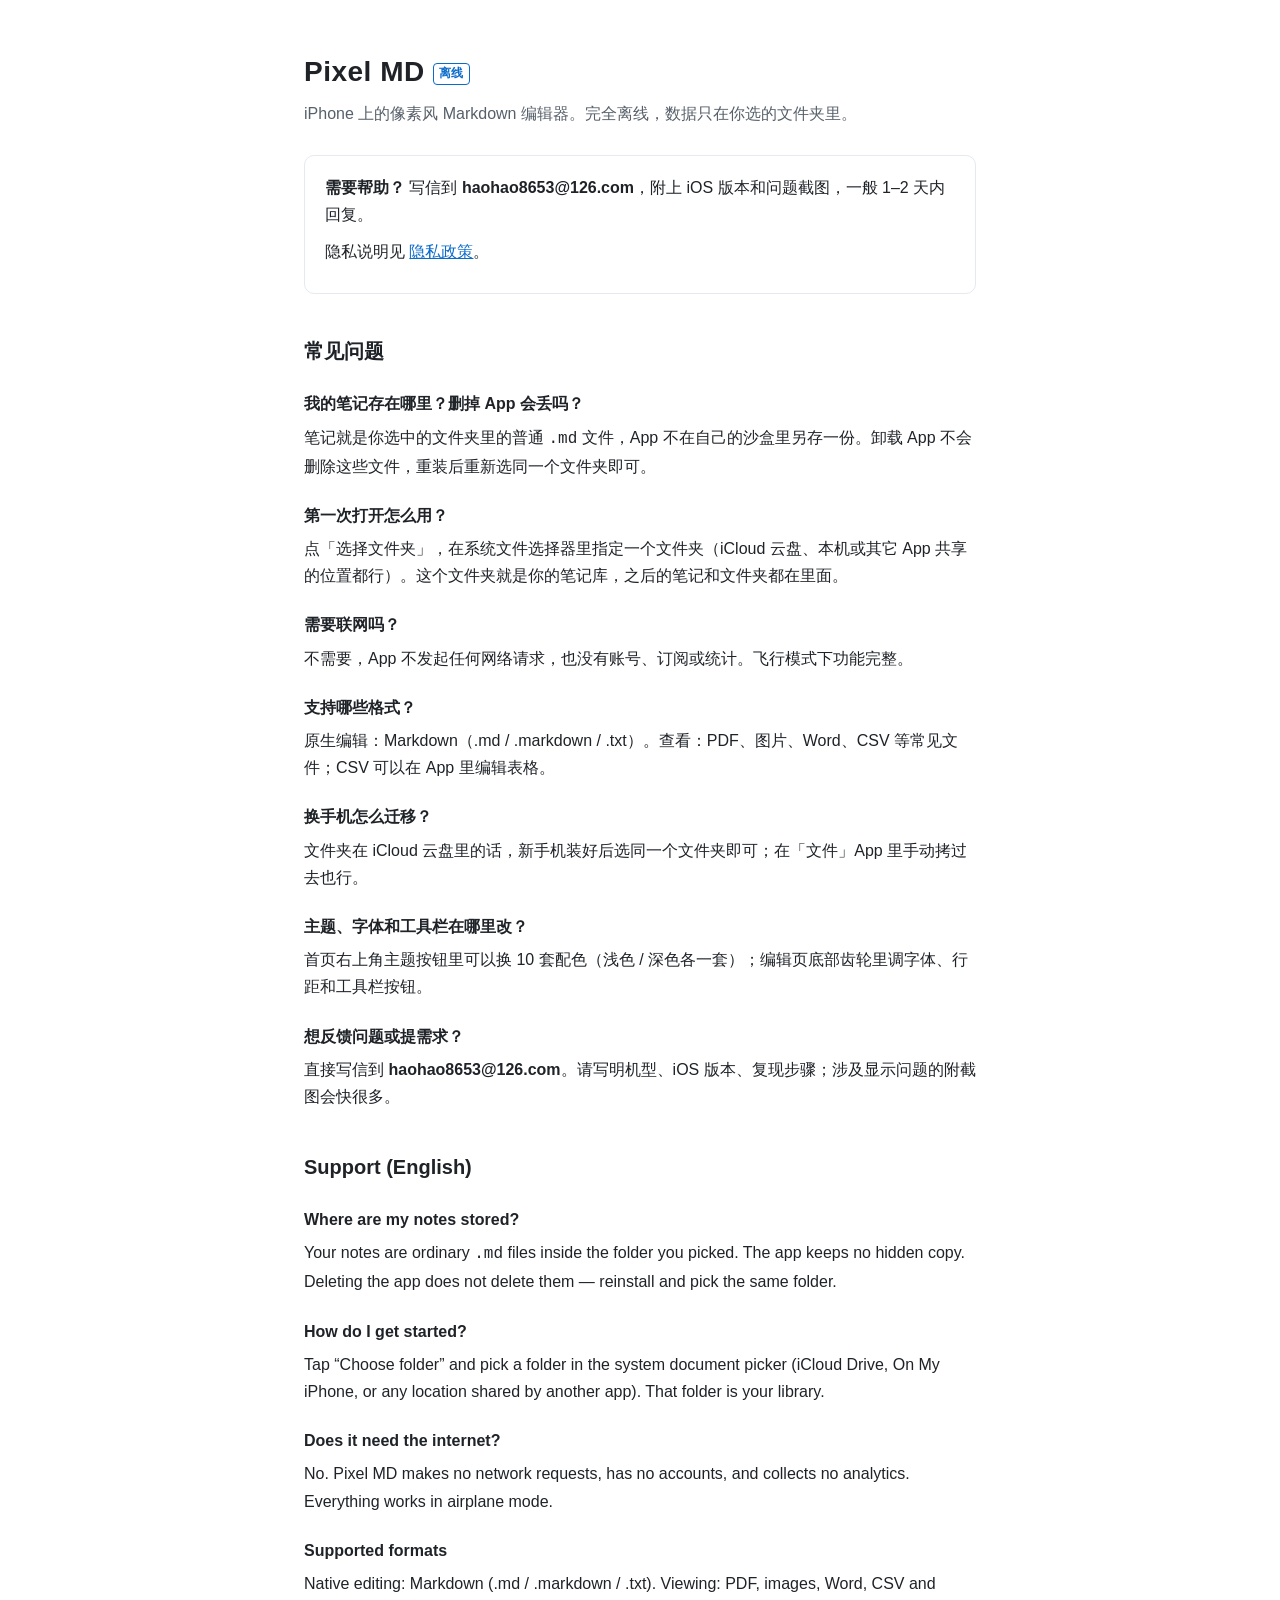
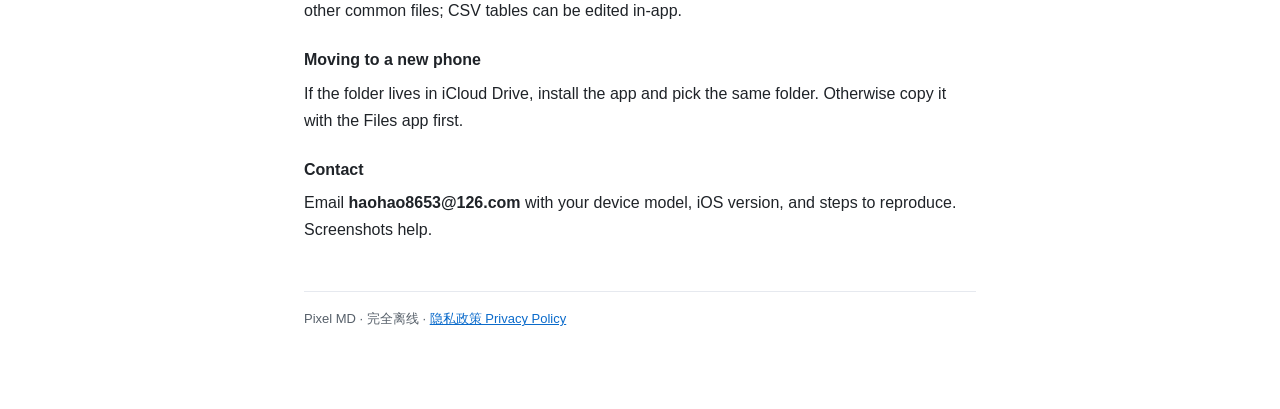
==== index.html @ 098af016 "add index.html" ====
<!doctype html>
<html lang="zh-Hans">
<head>
<meta charset="utf-8">
<meta name="viewport" content="width=device-width, initial-scale=1">
<title>Pixel MD 支持 · Support</title>
<style>
  :root {
    --bg: #ffffff; --card: #ffffff; --line: #e6e9ef;
    --text: #1f2328; --dim: #57606a; --accent: #0b6bcb;
  }
  @media (prefers-color-scheme: dark) {
    :root {
      --bg: #0e1116; --card: #161b22; --line: #262c36;
      --text: #e6edf3; --dim: #9da7b3; --accent: #4c9aff;
    }
  }
  * { box-sizing: border-box; }
  body {
    margin: 0; background: var(--bg); color: var(--text);
    font: 16px/1.7 -apple-system, BlinkMacSystemFont, "PingFang SC",
          "Hiragino Sans GB", "Segoe UI", sans-serif;
  }
  main { max-width: 720px; margin: 0 auto; padding: 48px 24px 72px; }
  h1 { font-size: 28px; margin: 0 0 4px; letter-spacing: .5px; }
  h1 .tag {
    font: 600 12px/1 ui-monospace, SFMono-Regular, Menlo, monospace;
    color: var(--accent); border: 1px solid var(--accent);
    border-radius: 4px; padding: 3px 5px; vertical-align: 4px; margin-left: 8px;
  }
  .sub { color: var(--dim); margin: 0 0 28px; }
  h2 { font-size: 20px; margin: 40px 0 12px; }
  h3 { font-size: 16px; margin: 22px 0 6px; }
  p { margin: 0 0 10px; }
  ul { margin: 0 0 10px; padding-left: 22px; }
  li { margin: 4px 0; }
  a { color: var(--accent); }
  .card {
    border: 1px solid var(--line); border-radius: 10px;
    padding: 18px 20px; margin: 0 0 12px; background: var(--card);
  }
  .mail { font-weight: 600; }
  footer { color: var(--dim); font-size: 13px; margin-top: 48px; border-top: 1px solid var(--line); padding-top: 16px; }
  .lang { font: 600 12px ui-monospace, SFMono-Regular, Menlo, monospace; color: var(--dim); text-transform: uppercase; letter-spacing: 1px; margin-top: 36px; }
</style>
</head>
<body>
<main>
  <h1>Pixel MD<span class="tag">离线</span></h1>
  <p class="sub">iPhone 上的像素风 Markdown 编辑器。完全离线，数据只在你选的文件夹里。</p>

  <div class="card">
    <p><b>需要帮助？</b> 写信到 <span class="mail">haohao8653@126.com</span>，附上 iOS 版本和问题截图，一般 1–2 天内回复。</p>
    <p>隐私说明见 <a href="privacy.html">隐私政策</a>。</p>
  </div>

  <h2>常见问题</h2>

  <h3>我的笔记存在哪里？删掉 App 会丢吗？</h3>
  <p>笔记就是你选中的文件夹里的普通 <code>.md</code> 文件，App 不在自己的沙盒里另存一份。卸载 App 不会删除这些文件，重装后重新选同一个文件夹即可。</p>

  <h3>第一次打开怎么用？</h3>
  <p>点「选择文件夹」，在系统文件选择器里指定一个文件夹（iCloud 云盘、本机或其它 App 共享的位置都行）。这个文件夹就是你的笔记库，之后的笔记和文件夹都在里面。</p>

  <h3>需要联网吗？</h3>
  <p>不需要，App 不发起任何网络请求，也没有账号、订阅或统计。飞行模式下功能完整。</p>

  <h3>支持哪些格式？</h3>
  <p>原生编辑：Markdown（.md / .markdown / .txt）。查看：PDF、图片、Word、CSV 等常见文件；CSV 可以在 App 里编辑表格。</p>

  <h3>换手机怎么迁移？</h3>
  <p>文件夹在 iCloud 云盘里的话，新手机装好后选同一个文件夹即可；在「文件」App 里手动拷过去也行。</p>

  <h3>主题、字体和工具栏在哪里改？</h3>
  <p>首页右上角主题按钮里可以换 10 套配色（浅色 / 深色各一套）；编辑页底部齿轮里调字体、行距和工具栏按钮。</p>

  <h3>想反馈问题或提需求？</h3>
  <p>直接写信到 <span class="mail">haohao8653@126.com</span>。请写明机型、iOS 版本、复现步骤；涉及显示问题的附截图会快很多。</p>

  <h2 id="en">Support (English)</h2>

  <h3>Where are my notes stored?</h3>
  <p>Your notes are ordinary <code>.md</code> files inside the folder you picked. The app keeps no hidden copy. Deleting the app does not delete them — reinstall and pick the same folder.</p>

  <h3>How do I get started?</h3>
  <p>Tap “Choose folder” and pick a folder in the system document picker (iCloud Drive, On My iPhone, or any location shared by another app). That folder is your library.</p>

  <h3>Does it need the internet?</h3>
  <p>No. Pixel MD makes no network requests, has no accounts, and collects no analytics. Everything works in airplane mode.</p>

  <h3>Supported formats</h3>
  <p>Native editing: Markdown (.md / .markdown / .txt). Viewing: PDF, images, Word, CSV and other common files; CSV tables can be edited in-app.</p>

  <h3>Moving to a new phone</h3>
  <p>If the folder lives in iCloud Drive, install the app and pick the same folder. Otherwise copy it with the Files app first.</p>

  <h3>Contact</h3>
  <p>Email <span class="mail">haohao8653@126.com</span> with your device model, iOS version, and steps to reproduce. Screenshots help.</p>

  <footer>
    <p>Pixel MD · 完全离线 · <a href="privacy.html">隐私政策 Privacy Policy</a></p>
  </footer>
</main>
</body>
</html>
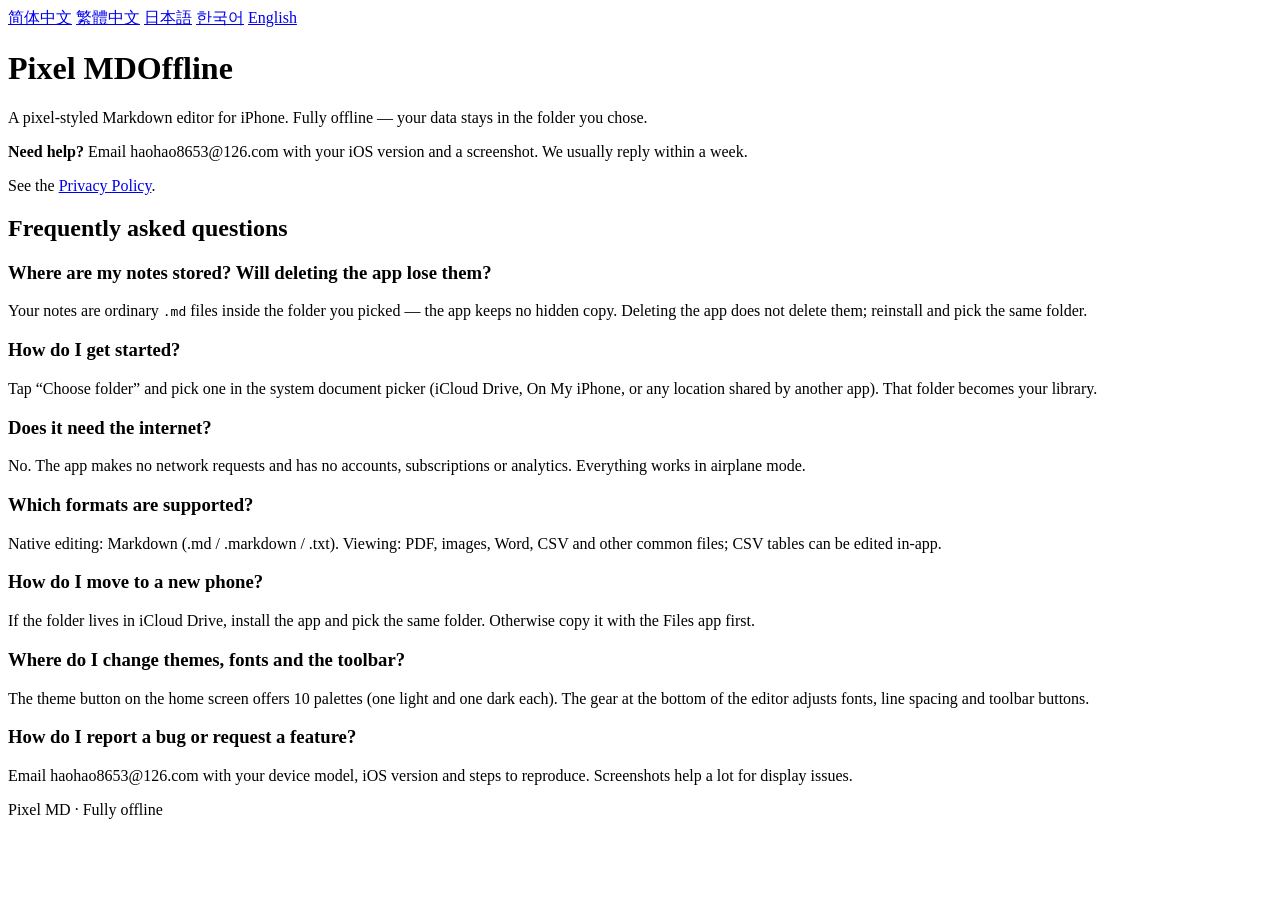
==== commit 7258f95f: "update index.html" ====
--- a/index.html
+++ b/index.html
@@ -3,103 +3,33 @@
 <head>
 <meta charset="utf-8">
 <meta name="viewport" content="width=device-width, initial-scale=1">
-<title>Pixel MD 支持 · Support</title>
-<style>
-  :root {
-    --bg: #ffffff; --card: #ffffff; --line: #e6e9ef;
-    --text: #1f2328; --dim: #57606a; --accent: #0b6bcb;
-  }
-  @media (prefers-color-scheme: dark) {
-    :root {
-      --bg: #0e1116; --card: #161b22; --line: #262c36;
-      --text: #e6edf3; --dim: #9da7b3; --accent: #4c9aff;
-    }
-  }
-  * { box-sizing: border-box; }
-  body {
-    margin: 0; background: var(--bg); color: var(--text);
-    font: 16px/1.7 -apple-system, BlinkMacSystemFont, "PingFang SC",
-          "Hiragino Sans GB", "Segoe UI", sans-serif;
-  }
-  main { max-width: 720px; margin: 0 auto; padding: 48px 24px 72px; }
-  h1 { font-size: 28px; margin: 0 0 4px; letter-spacing: .5px; }
-  h1 .tag {
-    font: 600 12px/1 ui-monospace, SFMono-Regular, Menlo, monospace;
-    color: var(--accent); border: 1px solid var(--accent);
-    border-radius: 4px; padding: 3px 5px; vertical-align: 4px; margin-left: 8px;
-  }
-  .sub { color: var(--dim); margin: 0 0 28px; }
-  h2 { font-size: 20px; margin: 40px 0 12px; }
-  h3 { font-size: 16px; margin: 22px 0 6px; }
-  p { margin: 0 0 10px; }
-  ul { margin: 0 0 10px; padding-left: 22px; }
-  li { margin: 4px 0; }
-  a { color: var(--accent); }
-  .card {
-    border: 1px solid var(--line); border-radius: 10px;
-    padding: 18px 20px; margin: 0 0 12px; background: var(--card);
-  }
-  .mail { font-weight: 600; }
-  footer { color: var(--dim); font-size: 13px; margin-top: 48px; border-top: 1px solid var(--line); padding-top: 16px; }
-  .lang { font: 600 12px ui-monospace, SFMono-Regular, Menlo, monospace; color: var(--dim); text-transform: uppercase; letter-spacing: 1px; margin-top: 36px; }
-</style>
+<title>Pixel MD 支持</title>
+<link rel="stylesheet" href="styles.css">
 </head>
 <body>
 <main>
-  <h1>Pixel MD<span class="tag">离线</span></h1>
-  <p class="sub">iPhone 上的像素风 Markdown 编辑器。完全离线，数据只在你选的文件夹里。</p>
 
-  <div class="card">
-    <p><b>需要帮助？</b> 写信到 <span class="mail">haohao8653@126.com</span>，附上 iOS 版本和问题截图，一般 1–2 天内回复。</p>
-    <p>隐私说明见 <a href="privacy.html">隐私政策</a>。</p>
-  </div>
+<nav class="langbar"><a href="index.html" class="cur">简体中文</a> <a href="zh-Hant/index.html">繁體中文</a> <a href="ja/index.html">日本語</a> <a href="ko/index.html">한국어</a> <a href="en/index.html">English</a></nav>
+<h1>Pixel MD<span class="tag">离线</span></h1>
+<p class="sub">iPhone 上的像素风 Markdown 编辑器。完全离线，数据只在你选的文件夹里。</p>
+<div class="card">
+<p><b>需要帮助？</b> 写信到 haohao8653@126.com，附上 iOS 版本和问题截图，一般一周内回复。</p>
+<p>隐私说明见 <a href="privacy.html">隐私政策</a>。</p>
+</div>
+<h2>常见问题</h2>
+<h3>我的笔记存在哪里？删掉 App 会丢吗？</h3><p>笔记就是你选中的文件夹里的普通 <code>.md</code> 文件，App 不在自己的沙盒里另存一份。卸载 App 不会删除这些文件，重装后重新选同一个文件夹即可。</p><h3>第一次打开怎么用？</h3><p>点「选择文件夹」，在系统文件选择器里指定一个文件夹（iCloud 云盘、本机或其它 App 共享的位置都行）。这个文件夹就是你的笔记库，之后的笔记和文件夹都在里面。</p><h3>需要联网吗？</h3><p>不需要，App 不发起任何网络请求，也没有账号、订阅或统计。飞行模式下功能完整。</p><h3>支持哪些格式？</h3><p>原生编辑：Markdown（.md / .markdown / .txt）。查看：PDF、图片、Word、CSV 等常见文件；CSV 可以在 App 里编辑表格。</p><h3>换手机怎么迁移？</h3><p>文件夹在 iCloud 云盘里的话，新手机装好后选同一个文件夹即可；在「文件」App 里手动拷过去也行。</p><h3>主题、字体和工具栏在哪里改？</h3><p>首页右上角主题按钮里可以换 10 套配色（浅色 / 深色各一套）；编辑页底部齿轮里调字体、行距和工具栏按钮。</p><h3>想反馈问题或提需求？</h3><p>直接写信到 haohao8653@126.com。请写明机型、iOS 版本、复现步骤；涉及显示问题的附截图会快很多。</p>
+<footer><p>Pixel MD · 完全离线</p></footer>
 
-  <h2>常见问题</h2>
-
-  <h3>我的笔记存在哪里？删掉 App 会丢吗？</h3>
-  <p>笔记就是你选中的文件夹里的普通 <code>.md</code> 文件，App 不在自己的沙盒里另存一份。卸载 App 不会删除这些文件，重装后重新选同一个文件夹即可。</p>
-
-  <h3>第一次打开怎么用？</h3>
-  <p>点「选择文件夹」，在系统文件选择器里指定一个文件夹（iCloud 云盘、本机或其它 App 共享的位置都行）。这个文件夹就是你的笔记库，之后的笔记和文件夹都在里面。</p>
-
-  <h3>需要联网吗？</h3>
-  <p>不需要，App 不发起任何网络请求，也没有账号、订阅或统计。飞行模式下功能完整。</p>
-
-  <h3>支持哪些格式？</h3>
-  <p>原生编辑：Markdown（.md / .markdown / .txt）。查看：PDF、图片、Word、CSV 等常见文件；CSV 可以在 App 里编辑表格。</p>
-
-  <h3>换手机怎么迁移？</h3>
-  <p>文件夹在 iCloud 云盘里的话，新手机装好后选同一个文件夹即可；在「文件」App 里手动拷过去也行。</p>
-
-  <h3>主题、字体和工具栏在哪里改？</h3>
-  <p>首页右上角主题按钮里可以换 10 套配色（浅色 / 深色各一套）；编辑页底部齿轮里调字体、行距和工具栏按钮。</p>
-
-  <h3>想反馈问题或提需求？</h3>
-  <p>直接写信到 <span class="mail">haohao8653@126.com</span>。请写明机型、iOS 版本、复现步骤；涉及显示问题的附截图会快很多。</p>
-
-  <h2 id="en">Support (English)</h2>
-
-  <h3>Where are my notes stored?</h3>
-  <p>Your notes are ordinary <code>.md</code> files inside the folder you picked. The app keeps no hidden copy. Deleting the app does not delete them — reinstall and pick the same folder.</p>
-
-  <h3>How do I get started?</h3>
-  <p>Tap “Choose folder” and pick a folder in the system document picker (iCloud Drive, On My iPhone, or any location shared by another app). That folder is your library.</p>
-
-  <h3>Does it need the internet?</h3>
-  <p>No. Pixel MD makes no network requests, has no accounts, and collects no analytics. Everything works in airplane mode.</p>
-
-  <h3>Supported formats</h3>
-  <p>Native editing: Markdown (.md / .markdown / .txt). Viewing: PDF, images, Word, CSV and other common files; CSV tables can be edited in-app.</p>
-
-  <h3>Moving to a new phone</h3>
-  <p>If the folder lives in iCloud Drive, install the app and pick the same folder. Otherwise copy it with the Files app first.</p>
-
-  <h3>Contact</h3>
-  <p>Email <span class="mail">haohao8653@126.com</span> with your device model, iOS version, and steps to reproduce. Screenshots help.</p>
-
-  <footer>
-    <p>Pixel MD · 完全离线 · <a href="privacy.html">隐私政策 Privacy Policy</a></p>
-  </footer>
 </main>
+<script>
+(function(){try{
+  if(location.search.indexOf('lang')>=0)return;
+  var l=(navigator.language||'').toLowerCase();
+  if(/^en/.test(l))location.replace('en/');
+  else if(/^ja/.test(l))location.replace('ja/');
+  else if(/^ko/.test(l))location.replace('ko/');
+  else if(/tw|hk|mo|hant/.test(l))location.replace('zh-Hant/');
+}catch(e){}})();
+</script>
 </body>
 </html>
